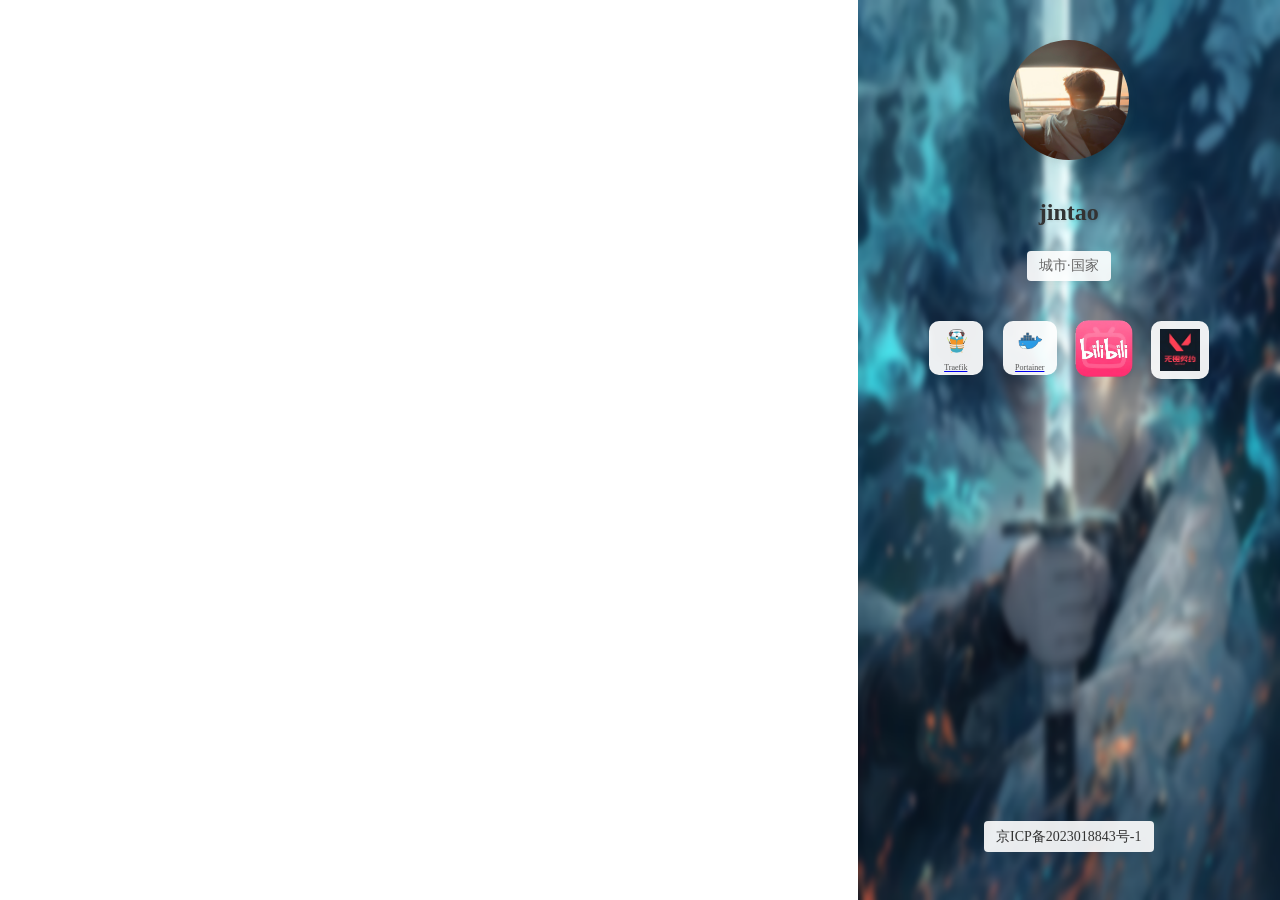
==== index.html @ 729c93ce "添加 `首页内容`" ====
<!DOCTYPE html>
<html lang="zh-CN">
<head>
    <meta charset="utf-8">
    <meta name="viewport" content="width=device-width, initial-scale=1.0">
    <meta name="description" content="个人主页">
    <title>我的主页</title>
    <link rel="stylesheet" href="css/style.css">
</head>
<body>
    <div class="wrapper">
        <section class="left">
        </section>
        <section class="right">
            <div class="index_box">
                <img src="images/head.png" alt="头像" class="avatar">
                <h1>jintao</h1>
                <div class="zuobiao">城市·国家</div>
                <div class="icon-nav">
                    <a href="https://proxy.jintao.space" target="_blank" class="icon-link">
                        <img src="images/traefik.png" alt="Traefik" class="nav-icon">
                        <span class="icon-label">Traefik</span>
                    </a>
                    <a href="https://portainer.jintao.space" target="_blank" class="icon-link">
                        <img src="images/portainer.png" alt="Portainer" class="nav-icon">
                        <span class="icon-label">Portainer</span>
                    </a>
                    <a href="https://space.bilibili.com/1782360558" target="_blank" class="icon-link icon-link-no-label">
                        <img src="images/bilibili.png" alt="Bilibili" class="nav-icon">
                    </a>
                    <a href="https://www.gamersky.com/tools/valorantSkin/" target="_blank" class="icon-link icon-link-no-label">
                        <img src="images/valorant.png" alt="Valorant" class="nav-icon">
                    </a>
                </div>
            </div>
            <footer class="right_foot">
                <p class="beian">
                    <a href="https://beian.miit.gov.cn/" target="_blank">京ICP备2023018843号-1</a>
                </p>
            </footer>
        </section>
    </div>
    <script src="js/main.js"></script>
</body>
</html>
---- css/style.css ----
body, html {
    margin: 0;
    padding: 0;
    height: 100%;
}

.wrapper {
    display: flex;
    min-height: 100vh;
}

.left {
    width: 67%;  /* 调整为约2/3宽度 */
    background-image: url('../images/left.png');
    background-size: cover;
    background-position: center;
    background-repeat: no-repeat;
    position: fixed;  /* 固定定位 */
    left: 0;
    top: 0;
    height: 100vh;   /* 铺满整个视口高度 */
    z-index: -1;     /* 置于底层 */
    transition: background-image 1s ease-in-out;  /* 只保留背景图片过渡 */
}

.right {
    width: 33%;  /* 调整为约1/3宽度 */
    margin-left: 67%;  /* 对应左侧宽度 */
    display: flex;
    flex-direction: column;
    justify-content: space-between;
    padding: 40px;
    box-sizing: border-box;
    position: relative;  /* 相对定位 */
    background-color: rgba(255, 255, 255, 0.8);  /* 恢复半透明背景色 */
    transition: none;  /* 移除过渡效果 */
    background-image: url('../images/right.png');  /* 添加背景图 */
    background-size: 100% 100%;    /* 改为完全填充 */
    background-position: center;    /* 居中显示 */
    background-repeat: no-repeat;
}

.right::before {
    content: '';
    position: absolute;
    top: 0;
    left: 0;
    right: 0;
    bottom: 0;
    backdrop-filter: blur(8px);    /* 增加模糊度 */
    background-color: rgba(255, 255, 255, 0.85);  /* 调整透明度 */
    z-index: -1;
}

.index_box {
    text-align: center;
}

.index_box h1 {
    font-size: 24px;
    color: #333;
    margin: 15px 0;
    font-weight: 600;
    text-shadow: 1px 1px 3px rgba(0,0,0,0.1);
}

.index_box p {
    font-size: 16px;
    color: #666;
    margin: 10px 0;
    padding: 8px 15px;
    background-color: rgba(255, 255, 255, 0.9);
    border-radius: 4px;
    box-shadow: 0 2px 6px rgba(0,0,0,0.05);
    display: inline-block;
}

.zuobiao {
    font-size: 14px;
    color: #666;
    margin: 10px 0 20px;
    padding: 6px 12px;
    background-color: rgba(255, 255, 255, 0.9);
    border-radius: 4px;
    display: inline-block;
    box-shadow: 0 2px 6px rgba(0,0,0,0.05);
}

.index_nav {
    list-style: none;
    padding: 0;
    margin-top: 25px;
}

.index_nav li {
    margin: 15px 0;
}

.index_nav a {
    text-decoration: none;
    color: #333;
    font-size: 16px;
    transition: color 0.3s;
}

.index_nav a:hover {
    color: #007bff;
}

.right_foot {
    text-align: center;
    color: #666;
    font-size: 14px;
}

.beian {
    margin-top: 15px;
    position: relative;
    z-index: 1;
}

.beian a {
    color: #333;          /* 加深文字颜色 */
    text-decoration: none;
    font-size: 14px;      /* 增大字体 */
    font-weight: 500;     /* 增加字重 */
    padding: 8px 12px;    /* 增加内边距 */
    background-color: rgba(255, 255, 255, 0.9);  /* 添加半透明背景 */
    border-radius: 4px;   /* 添加圆角 */
    transition: all 0.3s;
}

.beian a:hover {
    color: #007bff;
    background-color: rgba(255, 255, 255, 1);
    box-shadow: 0 2px 6px rgba(0,0,0,0.1);
}

.avatar {
    max-width: 120px;
    width: 100%;
    height: auto;
    border-radius: 50%;
    margin-bottom: 20px;
    box-shadow: 0 2px 10px rgba(0,0,0,0.1);
}

.icon-nav {
    margin-top: 20px;
    display: flex;
    justify-content: center;
    gap: 20px;
}

.icon-link {
    display: flex;
    flex-direction: column;
    align-items: center;
    width: 50px;             /* 固定宽度 */
    height: 50px;           /* 固定高度，与宽度相等 */
    padding: 2px;           /* 进一步减小内边距 */
    background-color: rgba(255, 255, 255, 0.92);
    border-radius: 10px;     /* 调整圆角 */
    transition: all 0.3s ease;
    box-shadow: 0 2px 4px rgba(0,0,0,0.05);
}

.icon-link:hover {
    transform: translateY(-2px);
    box-shadow: 0 4px 12px rgba(0,0,0,0.1);  /* 增加悬停时的阴影 */
    background-color: rgba(255, 255, 255, 0.98);
}

.icon-label {
    font-size: 8px;         /* 更小的字体 */
    color: #555;
    margin-top: 0px;        /* 最小化顶部间距 */
    font-weight: 500;
}

.nav-icon {
    width: 40px;            /* 进一步增大图标尺寸 */
    height: 40px;
    object-fit: contain;
}

.icon-link-no-label {
    padding: 2px;             /* 与其他图标使用相同的内边距 */
    justify-content: center;
    background-color: rgba(255, 255, 255, 0.92);  /* 使用相同的背景色 */
}

.icon-link-no-label .nav-icon {
    width: 160px;            /* 与其他图标使用相同的尺寸 */
    height: 160px;
    border-radius: 0;       /* 移除圆角 */
    margin-top: -10px;        /* 最小化顶部间距 */
    object-fit: contain;    /* 使用contain保持比例 */
}

/* Valorant图标的专用样式 */
.icon-link-no-label[href*="gamersky"] {
    padding: 4px;
}

.icon-link-no-label[href*="gamersky"] .nav-icon {
    width: 42px;
    height: 42px;
    object-fit: contain;
    margin: 0;
}
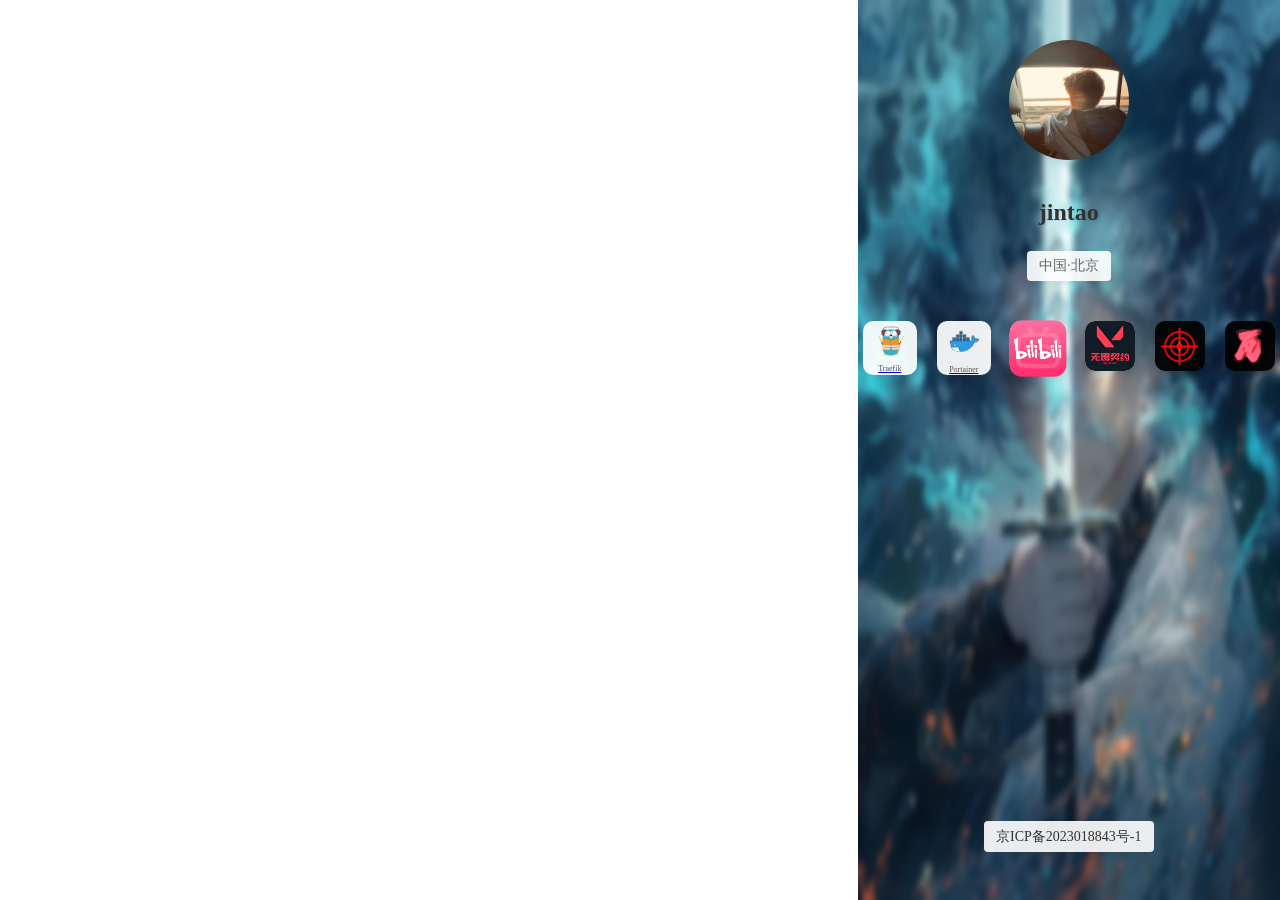
==== commit ddc08b55: "更新 `首页内容`" ====
--- a/index.html
+++ b/index.html
@@ -4,7 +4,8 @@
     <meta charset="utf-8">
     <meta name="viewport" content="width=device-width, initial-scale=1.0">
     <meta name="description" content="个人主页">
-    <title>我的主页</title>
+    <title>jintao的主页</title>
+    <link rel="icon" href="images/home.png" type="image/png">
     <link rel="stylesheet" href="css/style.css">
 </head>
 <body>
@@ -15,7 +16,7 @@
             <div class="index_box">
                 <img src="images/head.png" alt="头像" class="avatar">
                 <h1>jintao</h1>
-                <div class="zuobiao">城市·国家</div>
+                <div class="zuobiao">中国·北京</div>
                 <div class="icon-nav">
                     <a href="https://proxy.jintao.space" target="_blank" class="icon-link">
                         <img src="images/traefik.png" alt="Traefik" class="nav-icon">
@@ -31,6 +32,12 @@
                     <a href="https://www.gamersky.com/tools/valorantSkin/" target="_blank" class="icon-link icon-link-no-label">
                         <img src="images/valorant.png" alt="Valorant" class="nav-icon">
                     </a>
+                    <a href="https://www.vcrdb.net/#google_vignette" target="_blank" class="icon-link icon-link-no-label">
+                        <img src="images/zhunxing.png" alt="ZhunXing" class="nav-icon">
+                    </a>
+                    <a href="https://group.jintao.space/" target="_blank" class="icon-link icon-link-no-label">
+                        <img src="images/wa.png" alt="WA" class="nav-icon">
+                    </a>
                 </div>
             </div>
             <footer class="right_foot">
--- a/css/style.css
+++ b/css/style.css
@@ -179,8 +179,8 @@
 }
 
 .nav-icon {
-    width: 40px;            /* 进一步增大图标尺寸 */
-    height: 40px;
+    width: 50px;            /* 进一步增大图标尺寸 */
+    height: 50px;
     object-fit: contain;
 }
 
@@ -200,12 +200,78 @@
 
 /* Valorant图标的专用样式 */
 .icon-link-no-label[href*="gamersky"] {
-    padding: 4px;
+    padding: 0px;
 }
 
 .icon-link-no-label[href*="gamersky"] .nav-icon {
-    width: 42px;
-    height: 42px;
+    width: 50px;             /* 增大尺寸 */
+    height: 50px;
+    object-fit: cover;       /* 改用cover以填充更饱满 */
+    border-radius: 10px;     /* 调整圆角 */
+    margin: 0;
+    padding: 0;
+}
+
+/* 准星图标的专用样式 */
+.icon-link-no-label[href*="vcrdb"] {
+    padding: 0px;
+    background-color: rgba(0, 0, 0, 0.92);  /* 黑色背景 */
+}
+
+.icon-link-no-label[href*="vcrdb"] .nav-icon {
+    width: 45px;             /* 适当调整尺寸 */
+    height: 45px;
+    object-fit: contain;     /* 保持图片比例 */
+    border-radius: 10px;     /* 保持圆角 */
+    margin: 2.5px;          /* 居中显示 */
+    filter: brightness(1.2); /* 略微提高亮度，使图标在黑色背景上更清晰 */
+}
+
+.icon-link-no-label[href*="vcrdb"]:hover {
+    background-color: rgba(0, 0, 0, 0.98);  /* 悬停时的黑色背景 */
+}
+
+/* 准星和WA图标的共享样式 */
+.icon-link-no-label[href*="vcrdb"],
+.icon-link-no-label[href*="group.jintao"] {    /* 修改选择器以匹配WA图标的链接 */
+    padding: 0px;
+    background-color: rgba(0, 0, 0, 0.92);
+}
+
+.icon-link-no-label[href*="vcrdb"] .nav-icon,
+.icon-link-no-label[href*="group.jintao"] .nav-icon {    /* 修改选择器以匹配WA图标的链接 */
+    width: 45px;
+    height: 45px;
     object-fit: contain;
-    margin: 0;
-}
+    border-radius: 10px;
+    margin: 2.5px;
+    filter: brightness(1.2);
+}
+
+.icon-link-no-label[href*="vcrdb"]:hover,
+.icon-link-no-label[href*="group.jintao"]:hover {    /* 修改选择器以匹配WA图标的链接 */
+    background-color: rgba(0, 0, 0, 0.98);
+}
+
+/* WA图标的专用样式 */
+.icon-link-no-label[href*="group.jintao"] {
+    padding: 0px;
+    background-color: rgba(0, 0, 0, 0.92);
+    display: flex;
+    align-items: center;
+    justify-content: center;
+}
+
+.icon-link-no-label[href*="group.jintao"] .nav-icon {
+    width: 85px;             /* 增加尺寸 */
+    height: 85px;
+    object-fit: contain;
+    border-radius: 10px;
+    margin: 1px;
+    margin-left: 35px;       /* 向右偏移 */
+    filter: brightness(1.2);
+}
+
+.icon-link-no-label[href*="group.jintao"]:hover {
+    background-color: rgba(0, 0, 0, 0.98);
+}
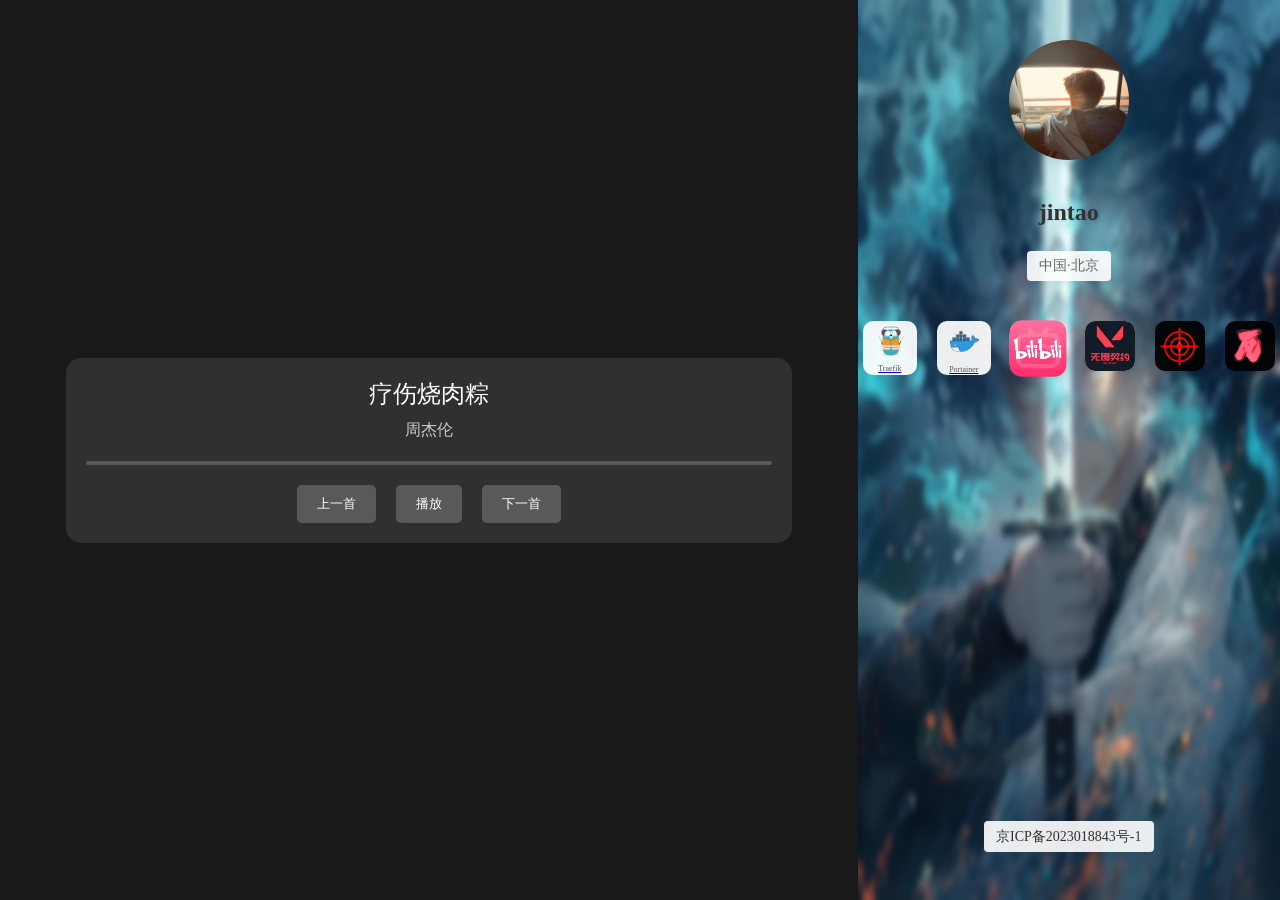
==== commit f65fbc84: "更新 `音乐播放器`" ====
--- a/index.html
+++ b/index.html
@@ -11,6 +11,23 @@
 <body>
     <div class="wrapper">
         <section class="left">
+            <div class="music-player">
+                <audio id="audio" crossorigin="anonymous"></audio>
+                <div class="player-controls">
+                    <div class="song-info">
+                        <div id="song-title">未播放</div>
+                        <div id="song-artist">未知歌手</div>
+                    </div>
+                    <div class="progress-bar">
+                        <div id="progress"></div>
+                    </div>
+                    <div class="control-buttons">
+                        <button id="prev-btn">上一首</button>
+                        <button id="play-btn">播放</button>
+                        <button id="next-btn">下一首</button>
+                    </div>
+                </div>
+            </div>
         </section>
         <section class="right">
             <div class="index_box">
@@ -40,6 +57,8 @@
                     </a>
                 </div>
             </div>
+            <!-- 移动端播放器容器 -->
+            <div class="mobile-player"></div>
             <footer class="right_foot">
                 <p class="beian">
                     <a href="https://beian.miit.gov.cn/" target="_blank">京ICP备2023018843号-1</a>
--- a/css/style.css
+++ b/css/style.css
@@ -19,8 +19,78 @@
     left: 0;
     top: 0;
     height: 100vh;   /* 铺满整个视口高度 */
-    z-index: -1;     /* 置于底层 */
+    z-index: 0;     /* 将 z-index 从 -1 改为 0 */
     transition: background-image 1s ease-in-out;  /* 只保留背景图片过渡 */
+    background-color: rgba(0, 0, 0, 0.9);
+    display: flex;
+    align-items: center;
+    justify-content: center;
+}
+
+.music-player {
+    width: 80%;
+    padding: 20px;
+    background: rgba(255, 255, 255, 0.1);
+    border-radius: 15px;
+    backdrop-filter: blur(10px);
+    position: relative; /* 添加 position: relative */
+    z-index: 1;         /* 添加 z-index: 1 */
+}
+
+.player-controls {
+    color: white;
+    text-align: center;
+}
+
+.song-info {
+    margin-bottom: 20px;
+}
+
+#song-title {
+    font-size: 24px;
+    margin-bottom: 10px;
+}
+
+#song-artist {
+    font-size: 16px;
+    color: #ccc;
+}
+
+.progress-bar {
+    width: 100%;
+    height: 4px;
+    background: rgba(255, 255, 255, 0.2);
+    border-radius: 2px;
+    margin: 20px 0;
+    cursor: pointer;
+}
+
+#progress {
+    width: 0;
+    height: 100%;
+    background: #007bff;
+    border-radius: 2px;
+    transition: width 0.1s linear;
+}
+
+.control-buttons {
+    display: flex;
+    justify-content: center;
+    gap: 20px;
+}
+
+.control-buttons button {
+    padding: 10px 20px;
+    border: none;
+    border-radius: 5px;
+    background: rgba(255, 255, 255, 0.2);
+    color: white;
+    cursor: pointer;
+    transition: all 0.3s;
+}
+
+.control-buttons button:hover {
+    background: rgba(255, 255, 255, 0.3);
 }
 
 .right {
@@ -275,3 +345,104 @@
 .icon-link-no-label[href*="group.jintao"]:hover {
     background-color: rgba(0, 0, 0, 0.98);
 }
+
+/* 移动设备适配 */
+@media screen and (max-width: 768px) {
+    .left {
+        display: none;  /* 隐藏左侧区域 */
+    }
+    
+    .right {
+        width: 100%;   /* 右侧占满全屏 */
+        margin-left: 0;
+        padding: 20px;
+        padding-bottom: 0; /* 移除底部留白 */
+    }
+
+    .icon-nav {
+        flex-wrap: wrap;  /* 图标自动换行 */
+        gap: 15px;
+    }
+
+    /* 移动端播放器样式 */
+    .music-player {
+        width: 100%;
+        margin: 20px 0;
+        background: transparent; /* 修改背景为透明 */
+        position: static;
+        bottom: auto;
+        left: auto;
+        right: auto;
+        z-index: auto;
+        padding: 15px;
+        box-shadow: 0 -2px 10px rgba(0,0,0,0.2);
+    }
+
+    .mobile-player .music-player {
+        width: 100%;
+        margin: 20px 0;
+        padding: 15px;
+        background: transparent; /* 修改背景为透明 */
+        border-radius: 15px;
+        box-shadow: 0 2px 10px rgba(0,0,0,0.2);
+    }
+
+    .mobile-player .player-controls {
+        color: #333; /* 修改文本颜色为深色 */
+        text-align: center;
+    }
+
+    .mobile-player .control-buttons {
+        display: flex;
+        justify-content: center;
+        gap: 15px;
+    }
+
+    .mobile-player .control-buttons button {
+        padding: 8px 15px;
+        font-size: 14px;
+    }
+
+    .mobile-player #song-title {
+        font-size: 18px;
+    }
+
+    .mobile-player #song-artist {
+        font-size: 14px;
+    }
+
+    .mobile-player {
+        position: fixed;
+        bottom: 0;
+        left: 0;
+        right: 0;
+        z-index: 100;
+    }
+
+    .mobile-player .music-player {
+        width: 100%;
+        margin: 0;
+        padding: 15px;
+        border-radius: 15px 15px 0 0;
+        background: transparent; /* 修改背景为透明 */
+        box-shadow: 0 -2px 10px rgba(0,0,0,0.2);
+    }
+
+    .mobile-player .control-buttons button {
+        padding: 8px 15px;
+        font-size: 14px;
+    }
+
+    .mobile-player #song-title {
+        font-size: 18px;
+    }
+
+    .mobile-player #song-artist {
+        font-size: 14px;
+    }
+
+    /* 为固定定位的播放器留出空间 */
+    .right {
+        padding-bottom: 180px;
+    }
+}
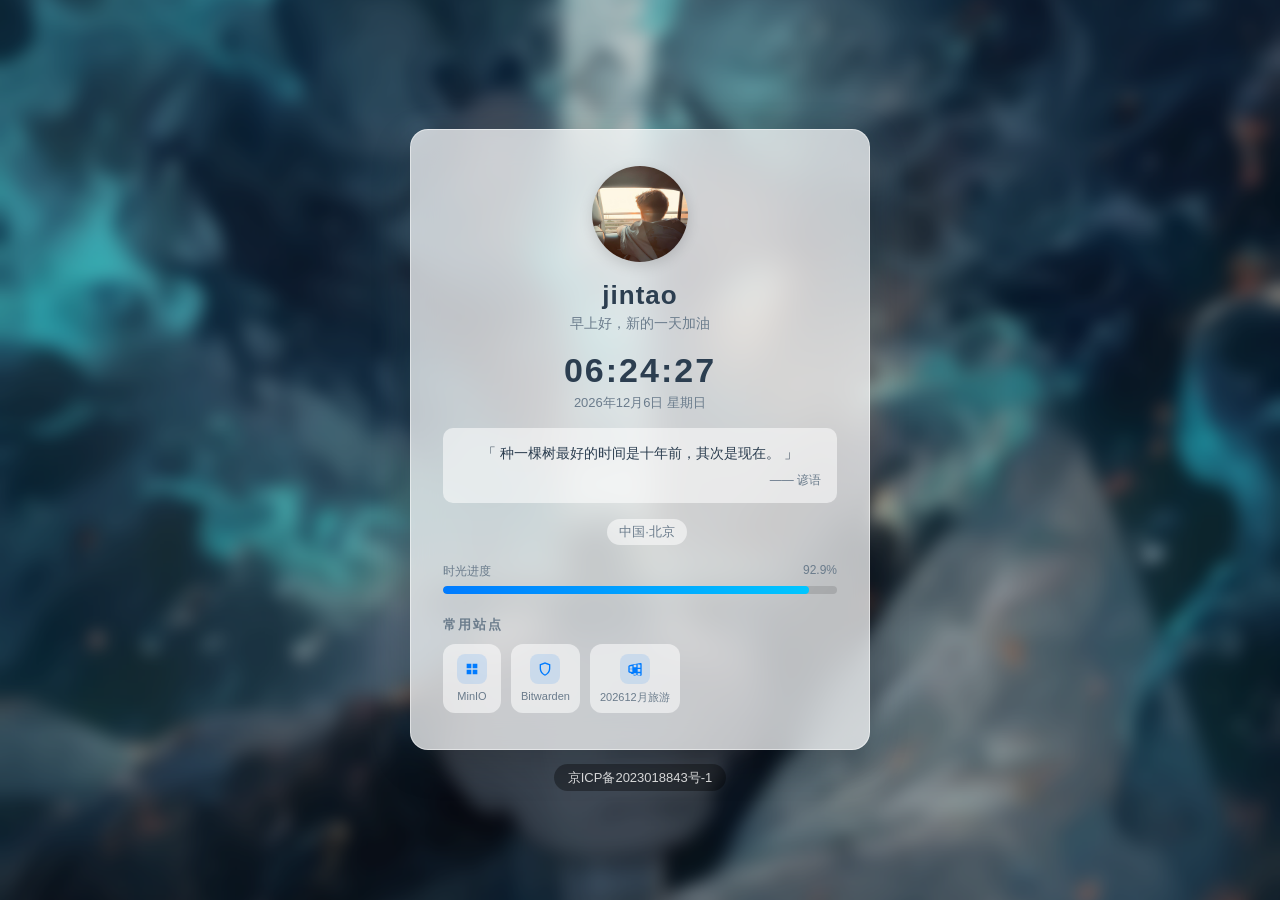
==== commit 8b6aa1ab: "重构个人主页" ====
--- a/index.html
+++ b/index.html
@@ -2,70 +2,87 @@
 <html lang="zh-CN">
 <head>
     <meta charset="utf-8">
-    <meta name="viewport" content="width=device-width, initial-scale=1.0">
-    <meta name="description" content="个人主页">
+    <meta name="viewport" content="width=device-width, initial-scale=1.0, viewport-fit=cover">
+    <meta name="description" content="jintao 的个人主页">
     <title>jintao的主页</title>
     <link rel="icon" href="images/home.png" type="image/png">
+    <link rel="apple-touch-icon" href="images/home.png">
     <link rel="stylesheet" href="css/style.css">
 </head>
 <body>
-    <div class="wrapper">
-        <section class="left">
-            <div class="music-player">
-                <audio id="audio" crossorigin="anonymous"></audio>
-                <div class="player-controls">
-                    <div class="song-info">
-                        <div id="song-title">未播放</div>
-                        <div id="song-artist">未知歌手</div>
-                    </div>
-                    <div class="progress-bar">
-                        <div id="progress"></div>
-                    </div>
-                    <div class="control-buttons">
-                        <button id="prev-btn">上一首</button>
-                        <button id="play-btn">播放</button>
-                        <button id="next-btn">下一首</button>
-                    </div>
+    <!-- 载入动画 -->
+    <div class="loader" id="loader">
+        <div class="loader-spinner"></div>
+        <p class="loader-text">欢迎来到 jintao 的主页</p>
+    </div>
+
+    <!-- 背景层 -->
+    <div class="bg-layer" id="bg"></div>
+    <div class="bg-mask"></div>
+
+    <!-- 主体卡片 -->
+    <main class="page">
+        <section class="card">
+            <header class="user">
+                <img src="images/head.png" alt="头像" class="avatar" width="96" height="96">
+                <h1 class="name">jintao</h1>
+                <p class="greeting" id="greeting">你好呀</p>
+            </header>
+
+            <div class="time-box">
+                <span class="clock" id="clock">--:--:--</span>
+                <span class="date" id="date">----年--月--日 星期-</span>
+            </div>
+
+            <div class="hitokoto">
+                <p class="hitokoto-text" id="hitokoto-text">「 一言加载中… 」</p>
+                <p class="hitokoto-from" id="hitokoto-from"></p>
+            </div>
+
+            <div class="info-row">
+                <span class="weather" id="weather">天气获取中…</span>
+                <span class="location" id="location">中国·北京</span>
+            </div>
+
+            <div class="year-progress">
+                <div class="yp-label">
+                    <span>时光进度</span>
+                    <span id="yp-percent">--%</span>
                 </div>
+                <div class="yp-bar"><div class="yp-fill" id="yp-fill"></div></div>
             </div>
-        </section>
-        <section class="right">
-            <div class="index_box">
-                <img src="images/head.png" alt="头像" class="avatar">
-                <h1>jintao</h1>
-                <div class="zuobiao">中国·北京</div>
-                <div class="icon-nav">
-                    <a href="https://proxy.jintao.space" target="_blank" class="icon-link">
-                        <img src="images/traefik.png" alt="Traefik" class="nav-icon">
-                        <span class="icon-label">Traefik</span>
+
+            <!-- 网站列表 -->
+            <nav class="sites" aria-label="常用站点">
+                <h2 class="sites-title">常用站点</h2>
+                <div class="site-list">
+                    <a class="site-link" href="http://jintao.space:9090/" target="_blank" rel="noopener">
+                        <span class="site-icon">
+                            <svg viewBox="0 0 24 24" width="16" height="16"><path fill="currentColor" d="M4 4h7v7H4zm9 0h7v7h-7zM4 13h7v7H4zm9 0h7v7h-7z"/></svg>
+                        </span>
+                        <span class="site-name">MinIO</span>
                     </a>
-                    <a href="https://portainer.jintao.space" target="_blank" class="icon-link">
-                        <img src="images/portainer.png" alt="Portainer" class="nav-icon">
-                        <span class="icon-label">Portainer</span>
+                    <a class="site-link" href="https://www.bw.jintao.space" target="_blank" rel="noopener">
+                        <span class="site-icon">
+                            <svg viewBox="0 0 24 24" width="16" height="16"><path fill="currentColor" d="M12 2 4 5v6c0 5.25 3.4 9.74 8 11 4.6-1.26 8-5.75 8-11V5l-8-3zm0 2.2 6 2.25V11c0 4.28-2.55 8.1-6 9.3-3.45-1.2-6-5.02-6-9.3V6.45l6-2.25z"/></svg>
+                        </span>
+                        <span class="site-name">Bitwarden</span>
                     </a>
-                    <a href="https://space.bilibili.com/1782360558" target="_blank" class="icon-link icon-link-no-label">
-                        <img src="images/bilibili.png" alt="Bilibili" class="nav-icon">
-                    </a>
-                    <a href="https://www.gamersky.com/tools/valorantSkin/" target="_blank" class="icon-link icon-link-no-label">
-                        <img src="images/valorant.png" alt="Valorant" class="nav-icon">
-                    </a>
-                    <a href="https://www.vcrdb.net/#google_vignette" target="_blank" class="icon-link icon-link-no-label">
-                        <img src="images/zhunxing.png" alt="ZhunXing" class="nav-icon">
-                    </a>
-                    <a href="https://group.jintao.space/" target="_blank" class="icon-link icon-link-no-label">
-                        <img src="images/wa.png" alt="WA" class="nav-icon">
+                    <a class="site-link" href="202612/index.html">
+                        <span class="site-icon">
+                            <svg viewBox="0 0 24 24" width="16" height="16"><path fill="currentColor" d="m20.5 3-.16.03L6 5.72 3.5 6.4A2 2 0 0 0 2 8.32v7.36c0 .93.64 1.71 1.5 1.92l2.44.63L6 19.28l14.34 2.69.16.03c.83 0 1.5-.67 1.5-1.5v-16c0-.83-.67-1.5-1.5-1.5zM10 5.9l4-.75v4.1h-4V5.9zM4 8.32l4-.75v4.68H4V8.32zm0 7.36v-3.93h4v4.68l-4-.75zm10 5.57-4 .75v-3.75h4v3zm6-.19-4 .75v-3.56h4v2.81zm0-4.81h-4v-4.1h4v4.1zm0-6.1h-4V4.78l4 .75v5.62z"/></svg>
+                        </span>
+                        <span class="site-name">202612月旅游</span>
                     </a>
                 </div>
-            </div>
-            <!-- 移动端播放器容器 -->
-            <div class="mobile-player"></div>
-            <footer class="right_foot">
-                <p class="beian">
-                    <a href="https://beian.miit.gov.cn/" target="_blank">京ICP备2023018843号-1</a>
-                </p>
-            </footer>
+            </nav>
         </section>
-    </div>
-    <script src="js/main.js"></script>
+
+        <footer class="footer">
+            <a href="https://beian.miit.gov.cn/" target="_blank" rel="noopener">京ICP备2023018843号-1</a>
+        </footer>
+    </main>
+
+    <script src="js/main.js" defer></script>
 </body>
 </html>
--- a/css/style.css
+++ b/css/style.css
@@ -1,448 +1,343 @@
-body, html {
+/* ============================================================
+   jintao 的主页 — 参考 imsyy/home 风格重构
+   结构：全屏背景 + 居中毛玻璃卡片 + 常用站点列表
+   ============================================================ */
+
+:root {
+    --card-bg: rgba(255, 255, 255, 0.72);
+    --card-border: rgba(255, 255, 255, 0.5);
+    --text-main: #2c3e50;
+    --text-sub: #6b7c8c;
+    --accent: #007bff;
+    --radius: 18px;
+    --blur: 16px;
+}
+
+* {
+    box-sizing: border-box;
+}
+
+html, body {
     margin: 0;
     padding: 0;
-    height: 100%;
-}
-
-.wrapper {
-    display: flex;
-    min-height: 100vh;
-}
-
-.left {
-    width: 67%;  /* 调整为约2/3宽度 */
-    background-image: url('../images/left.png');
+    min-height: 100%;
+}
+
+body {
+    font-family: "HarmonyOS Sans SC", "PingFang SC", "Microsoft YaHei",
+        "Noto Sans SC", -apple-system, sans-serif;
+    color: var(--text-main);
+    -webkit-font-smoothing: antialiased;
+}
+
+/* ---------- 背景层 ---------- */
+.bg-layer {
+    position: fixed;
+    inset: 0;
+    background-image: url('../images/right.png');
     background-size: cover;
     background-position: center;
     background-repeat: no-repeat;
-    position: fixed;  /* 固定定位 */
-    left: 0;
-    top: 0;
-    height: 100vh;   /* 铺满整个视口高度 */
-    z-index: 0;     /* 将 z-index 从 -1 改为 0 */
-    transition: background-image 1s ease-in-out;  /* 只保留背景图片过渡 */
-    background-color: rgba(0, 0, 0, 0.9);
-    display: flex;
+    z-index: 0;
+}
+
+/* 暗化遮罩，保证卡片文字可读性 */
+.bg-mask {
+    position: fixed;
+    inset: 0;
+    background: rgba(0, 0, 0, 0.25);
+    z-index: 1;
+}
+
+/* ---------- 载入动画 ---------- */
+.loader {
+    position: fixed;
+    inset: 0;
+    z-index: 999;
+    display: flex;
+    flex-direction: column;
     align-items: center;
     justify-content: center;
-}
-
-.music-player {
-    width: 80%;
-    padding: 20px;
-    background: rgba(255, 255, 255, 0.1);
-    border-radius: 15px;
-    backdrop-filter: blur(10px);
-    position: relative; /* 添加 position: relative */
-    z-index: 1;         /* 添加 z-index: 1 */
-}
-
-.player-controls {
-    color: white;
-    text-align: center;
-}
-
-.song-info {
-    margin-bottom: 20px;
-}
-
-#song-title {
-    font-size: 24px;
-    margin-bottom: 10px;
-}
-
-#song-artist {
-    font-size: 16px;
-    color: #ccc;
-}
-
-.progress-bar {
-    width: 100%;
-    height: 4px;
-    background: rgba(255, 255, 255, 0.2);
-    border-radius: 2px;
-    margin: 20px 0;
-    cursor: pointer;
-}
-
-#progress {
-    width: 0;
-    height: 100%;
-    background: #007bff;
-    border-radius: 2px;
-    transition: width 0.1s linear;
-}
-
-.control-buttons {
-    display: flex;
-    justify-content: center;
     gap: 20px;
-}
-
-.control-buttons button {
-    padding: 10px 20px;
-    border: none;
-    border-radius: 5px;
-    background: rgba(255, 255, 255, 0.2);
-    color: white;
-    cursor: pointer;
-    transition: all 0.3s;
-}
-
-.control-buttons button:hover {
-    background: rgba(255, 255, 255, 0.3);
-}
-
-.right {
-    width: 33%;  /* 调整为约1/3宽度 */
-    margin-left: 67%;  /* 对应左侧宽度 */
-    display: flex;
-    flex-direction: column;
-    justify-content: space-between;
-    padding: 40px;
-    box-sizing: border-box;
-    position: relative;  /* 相对定位 */
-    background-color: rgba(255, 255, 255, 0.8);  /* 恢复半透明背景色 */
-    transition: none;  /* 移除过渡效果 */
-    background-image: url('../images/right.png');  /* 添加背景图 */
-    background-size: 100% 100%;    /* 改为完全填充 */
-    background-position: center;    /* 居中显示 */
-    background-repeat: no-repeat;
-}
-
-.right::before {
-    content: '';
-    position: absolute;
-    top: 0;
-    left: 0;
-    right: 0;
-    bottom: 0;
-    backdrop-filter: blur(8px);    /* 增加模糊度 */
-    background-color: rgba(255, 255, 255, 0.85);  /* 调整透明度 */
-    z-index: -1;
-}
-
-.index_box {
-    text-align: center;
-}
-
-.index_box h1 {
-    font-size: 24px;
-    color: #333;
-    margin: 15px 0;
-    font-weight: 600;
-    text-shadow: 1px 1px 3px rgba(0,0,0,0.1);
-}
-
-.index_box p {
-    font-size: 16px;
-    color: #666;
-    margin: 10px 0;
-    padding: 8px 15px;
-    background-color: rgba(255, 255, 255, 0.9);
-    border-radius: 4px;
-    box-shadow: 0 2px 6px rgba(0,0,0,0.05);
-    display: inline-block;
-}
-
-.zuobiao {
-    font-size: 14px;
-    color: #666;
-    margin: 10px 0 20px;
-    padding: 6px 12px;
-    background-color: rgba(255, 255, 255, 0.9);
-    border-radius: 4px;
-    display: inline-block;
-    box-shadow: 0 2px 6px rgba(0,0,0,0.05);
-}
-
-.index_nav {
-    list-style: none;
-    padding: 0;
-    margin-top: 25px;
-}
-
-.index_nav li {
-    margin: 15px 0;
-}
-
-.index_nav a {
-    text-decoration: none;
-    color: #333;
-    font-size: 16px;
-    transition: color 0.3s;
-}
-
-.index_nav a:hover {
-    color: #007bff;
-}
-
-.right_foot {
-    text-align: center;
-    color: #666;
-    font-size: 14px;
-}
-
-.beian {
-    margin-top: 15px;
+    background: rgba(20, 25, 35, 0.96);
+    color: #fff;
+    opacity: 1;
+    visibility: visible;
+    transition: opacity 0.6s ease, visibility 0.6s ease;
+}
+
+.loader.done {
+    opacity: 0;
+    visibility: hidden;
+    pointer-events: none;
+}
+
+.loader-spinner {
+    width: 42px;
+    height: 42px;
+    border: 3px solid rgba(255, 255, 255, 0.25);
+    border-top-color: #fff;
+    border-radius: 50%;
+    animation: spin 0.9s linear infinite;
+}
+
+@keyframes spin {
+    to { transform: rotate(360deg); }
+}
+
+.loader-text {
+    margin: 0;
+    font-size: 15px;
+    letter-spacing: 2px;
+    opacity: 0.85;
+}
+
+/* ---------- 页面布局 ---------- */
+.page {
     position: relative;
-    z-index: 1;
-}
-
-.beian a {
-    color: #333;          /* 加深文字颜色 */
-    text-decoration: none;
-    font-size: 14px;      /* 增大字体 */
-    font-weight: 500;     /* 增加字重 */
-    padding: 8px 12px;    /* 增加内边距 */
-    background-color: rgba(255, 255, 255, 0.9);  /* 添加半透明背景 */
-    border-radius: 4px;   /* 添加圆角 */
-    transition: all 0.3s;
-}
-
-.beian a:hover {
-    color: #007bff;
-    background-color: rgba(255, 255, 255, 1);
-    box-shadow: 0 2px 6px rgba(0,0,0,0.1);
-}
-
-.avatar {
-    max-width: 120px;
-    width: 100%;
-    height: auto;
-    border-radius: 50%;
-    margin-bottom: 20px;
-    box-shadow: 0 2px 10px rgba(0,0,0,0.1);
-}
-
-.icon-nav {
-    margin-top: 20px;
-    display: flex;
-    justify-content: center;
-    gap: 20px;
-}
-
-.icon-link {
+    z-index: 2;
+    min-height: 100vh;
     display: flex;
     flex-direction: column;
     align-items: center;
-    width: 50px;             /* 固定宽度 */
-    height: 50px;           /* 固定高度，与宽度相等 */
-    padding: 2px;           /* 进一步减小内边距 */
-    background-color: rgba(255, 255, 255, 0.92);
-    border-radius: 10px;     /* 调整圆角 */
-    transition: all 0.3s ease;
-    box-shadow: 0 2px 4px rgba(0,0,0,0.05);
-}
-
-.icon-link:hover {
+    justify-content: center;
+    padding: 32px 16px 16px;
+}
+
+.card {
+    width: 100%;
+    max-width: 460px;
+    padding: 36px 32px;
+    background: var(--card-bg);
+    border: 1px solid var(--card-border);
+    border-radius: var(--radius);
+    backdrop-filter: blur(var(--blur));
+    -webkit-backdrop-filter: blur(var(--blur));
+    box-shadow: 0 12px 40px rgba(0, 0, 0, 0.18);
+    text-align: center;
+    animation: card-in 0.7s ease both;
+}
+
+@keyframes card-in {
+    from {
+        opacity: 0;
+        transform: translateY(24px);
+    }
+    to {
+        opacity: 1;
+        transform: translateY(0);
+    }
+}
+
+/* ---------- 用户信息 ---------- */
+.user .avatar {
+    width: 96px;
+    height: 96px;
+    border-radius: 50%;
+    object-fit: cover;
+    box-shadow: 0 4px 14px rgba(0, 0, 0, 0.15);
+}
+
+.user .name {
+    margin: 14px 0 4px;
+    font-size: 26px;
+    font-weight: 700;
+    letter-spacing: 1px;
+}
+
+.user .greeting {
+    margin: 0;
+    font-size: 14px;
+    color: var(--text-sub);
+}
+
+/* ---------- 时间 ---------- */
+.time-box {
+    margin: 18px 0 6px;
+}
+
+.clock {
+    display: block;
+    font-size: 34px;
+    font-weight: 700;
+    font-variant-numeric: tabular-nums;
+    letter-spacing: 2px;
+}
+
+.date {
+    display: block;
+    margin-top: 4px;
+    font-size: 13px;
+    color: var(--text-sub);
+}
+
+/* ---------- 一言 ---------- */
+.hitokoto {
+    margin: 16px 0;
+    padding: 14px 16px;
+    background: rgba(255, 255, 255, 0.55);
+    border-radius: 10px;
+}
+
+.hitokoto-text {
+    margin: 0;
+    font-size: 14px;
+    line-height: 1.7;
+    color: var(--text-main);
+}
+
+.hitokoto-from {
+    margin: 6px 0 0;
+    font-size: 12px;
+    color: var(--text-sub);
+    text-align: right;
+}
+
+/* ---------- 天气 / 位置 ---------- */
+.info-row {
+    display: flex;
+    justify-content: center;
+    gap: 14px;
+    font-size: 13px;
+    color: var(--text-sub);
+    flex-wrap: wrap;
+}
+
+.info-row .location {
+    padding: 4px 12px;
+    background: rgba(255, 255, 255, 0.55);
+    border-radius: 999px;
+}
+
+/* ---------- 时光进度条 ---------- */
+.year-progress {
+    margin: 18px 0 6px;
+}
+
+.yp-label {
+    display: flex;
+    justify-content: space-between;
+    font-size: 12px;
+    color: var(--text-sub);
+    margin-bottom: 6px;
+}
+
+.yp-bar {
+    height: 8px;
+    background: rgba(0, 0, 0, 0.12);
+    border-radius: 4px;
+    overflow: hidden;
+}
+
+.yp-fill {
+    height: 100%;
+    width: 0;
+    background: linear-gradient(90deg, #007bff, #00c6ff);
+    border-radius: 4px;
+    transition: width 1s ease;
+}
+
+/* ---------- 网站列表（并排小图标卡） ---------- */
+.sites {
+    margin-top: 22px;
+    text-align: left;
+}
+
+.sites-title {
+    margin: 0 0 10px;
+    font-size: 13px;
+    font-weight: 600;
+    color: var(--text-sub);
+    letter-spacing: 2px;
+}
+
+.site-list {
+    display: flex;
+    flex-wrap: wrap;
+    gap: 10px;
+}
+
+.site-link {
+    display: flex;
+    flex-direction: column;
+    align-items: center;
+    gap: 6px;
+    min-width: 58px;
+    padding: 10px 10px 8px;
+    background: rgba(255, 255, 255, 0.55);
+    border-radius: 12px;
+    color: var(--text-main);
+    text-decoration: none;
+    transition: background 0.25s, transform 0.2s;
+}
+
+.site-link:hover {
+    background: rgba(255, 255, 255, 0.85);
     transform: translateY(-2px);
-    box-shadow: 0 4px 12px rgba(0,0,0,0.1);  /* 增加悬停时的阴影 */
-    background-color: rgba(255, 255, 255, 0.98);
-}
-
-.icon-label {
-    font-size: 8px;         /* 更小的字体 */
-    color: #555;
-    margin-top: 0px;        /* 最小化顶部间距 */
-    font-weight: 500;
-}
-
-.nav-icon {
-    width: 50px;            /* 进一步增大图标尺寸 */
-    height: 50px;
-    object-fit: contain;
-}
-
-.icon-link-no-label {
-    padding: 2px;             /* 与其他图标使用相同的内边距 */
-    justify-content: center;
-    background-color: rgba(255, 255, 255, 0.92);  /* 使用相同的背景色 */
-}
-
-.icon-link-no-label .nav-icon {
-    width: 160px;            /* 与其他图标使用相同的尺寸 */
-    height: 160px;
-    border-radius: 0;       /* 移除圆角 */
-    margin-top: -10px;        /* 最小化顶部间距 */
-    object-fit: contain;    /* 使用contain保持比例 */
-}
-
-/* Valorant图标的专用样式 */
-.icon-link-no-label[href*="gamersky"] {
-    padding: 0px;
-}
-
-.icon-link-no-label[href*="gamersky"] .nav-icon {
-    width: 50px;             /* 增大尺寸 */
-    height: 50px;
-    object-fit: cover;       /* 改用cover以填充更饱满 */
-    border-radius: 10px;     /* 调整圆角 */
-    margin: 0;
-    padding: 0;
-}
-
-/* 准星图标的专用样式 */
-.icon-link-no-label[href*="vcrdb"] {
-    padding: 0px;
-    background-color: rgba(0, 0, 0, 0.92);  /* 黑色背景 */
-}
-
-.icon-link-no-label[href*="vcrdb"] .nav-icon {
-    width: 45px;             /* 适当调整尺寸 */
-    height: 45px;
-    object-fit: contain;     /* 保持图片比例 */
-    border-radius: 10px;     /* 保持圆角 */
-    margin: 2.5px;          /* 居中显示 */
-    filter: brightness(1.2); /* 略微提高亮度，使图标在黑色背景上更清晰 */
-}
-
-.icon-link-no-label[href*="vcrdb"]:hover {
-    background-color: rgba(0, 0, 0, 0.98);  /* 悬停时的黑色背景 */
-}
-
-/* 准星和WA图标的共享样式 */
-.icon-link-no-label[href*="vcrdb"],
-.icon-link-no-label[href*="group.jintao"] {    /* 修改选择器以匹配WA图标的链接 */
-    padding: 0px;
-    background-color: rgba(0, 0, 0, 0.92);
-}
-
-.icon-link-no-label[href*="vcrdb"] .nav-icon,
-.icon-link-no-label[href*="group.jintao"] .nav-icon {    /* 修改选择器以匹配WA图标的链接 */
-    width: 45px;
-    height: 45px;
-    object-fit: contain;
-    border-radius: 10px;
-    margin: 2.5px;
-    filter: brightness(1.2);
-}
-
-.icon-link-no-label[href*="vcrdb"]:hover,
-.icon-link-no-label[href*="group.jintao"]:hover {    /* 修改选择器以匹配WA图标的链接 */
-    background-color: rgba(0, 0, 0, 0.98);
-}
-
-/* WA图标的专用样式 */
-.icon-link-no-label[href*="group.jintao"] {
-    padding: 0px;
-    background-color: rgba(0, 0, 0, 0.92);
+}
+
+.site-icon {
     display: flex;
     align-items: center;
     justify-content: center;
-}
-
-.icon-link-no-label[href*="group.jintao"] .nav-icon {
-    width: 85px;             /* 增加尺寸 */
-    height: 85px;
-    object-fit: contain;
-    border-radius: 10px;
-    margin: 1px;
-    margin-left: 35px;       /* 向右偏移 */
-    filter: brightness(1.2);
-}
-
-.icon-link-no-label[href*="group.jintao"]:hover {
-    background-color: rgba(0, 0, 0, 0.98);
-}
-
-/* 移动设备适配 */
-@media screen and (max-width: 768px) {
-    .left {
-        display: none;  /* 隐藏左侧区域 */
-    }
-    
-    .right {
-        width: 100%;   /* 右侧占满全屏 */
-        margin-left: 0;
-        padding: 20px;
-        padding-bottom: 0; /* 移除底部留白 */
-    }
-
-    .icon-nav {
-        flex-wrap: wrap;  /* 图标自动换行 */
-        gap: 15px;
-    }
-
-    /* 移动端播放器样式 */
-    .music-player {
-        width: 100%;
-        margin: 20px 0;
-        background: transparent; /* 修改背景为透明 */
-        position: static;
-        bottom: auto;
-        left: auto;
-        right: auto;
-        z-index: auto;
-        padding: 15px;
-        box-shadow: 0 -2px 10px rgba(0,0,0,0.2);
-    }
-
-    .mobile-player .music-player {
-        width: 100%;
-        margin: 20px 0;
-        padding: 15px;
-        background: transparent; /* 修改背景为透明 */
-        border-radius: 15px;
-        box-shadow: 0 2px 10px rgba(0,0,0,0.2);
-    }
-
-    .mobile-player .player-controls {
-        color: #333; /* 修改文本颜色为深色 */
-        text-align: center;
-    }
-
-    .mobile-player .control-buttons {
-        display: flex;
-        justify-content: center;
-        gap: 15px;
-    }
-
-    .mobile-player .control-buttons button {
-        padding: 8px 15px;
-        font-size: 14px;
-    }
-
-    .mobile-player #song-title {
-        font-size: 18px;
-    }
-
-    .mobile-player #song-artist {
-        font-size: 14px;
-    }
-
-    .mobile-player {
-        position: fixed;
-        bottom: 0;
-        left: 0;
-        right: 0;
-        z-index: 100;
-    }
-
-    .mobile-player .music-player {
-        width: 100%;
-        margin: 0;
-        padding: 15px;
-        border-radius: 15px 15px 0 0;
-        background: transparent; /* 修改背景为透明 */
-        box-shadow: 0 -2px 10px rgba(0,0,0,0.2);
-    }
-
-    .mobile-player .control-buttons button {
-        padding: 8px 15px;
-        font-size: 14px;
-    }
-
-    .mobile-player #song-title {
-        font-size: 18px;
-    }
-
-    .mobile-player #song-artist {
-        font-size: 14px;
-    }
-
-    /* 为固定定位的播放器留出空间 */
-    .right {
-        padding-bottom: 180px;
-    }
-}
+    width: 30px;
+    height: 30px;
+    border-radius: 8px;
+    background: rgba(0, 123, 255, 0.12);
+    color: var(--accent);
+    flex-shrink: 0;
+}
+
+.site-name {
+    white-space: nowrap;
+    font-size: 11px;
+    color: var(--text-sub);
+}
+
+/* ---------- 备案 footer ---------- */
+.footer {
+    margin-top: 18px;
+    padding-bottom: env(safe-area-inset-bottom);
+}
+
+.footer a {
+    font-size: 13px;
+    color: rgba(255, 255, 255, 0.85);
+    text-decoration: none;
+    padding: 6px 14px;
+    background: rgba(0, 0, 0, 0.35);
+    border-radius: 999px;
+    transition: background 0.3s;
+}
+
+.footer a:hover {
+    background: rgba(0, 0, 0, 0.55);
+}
+
+/* ---------- 移动端适配（单套 DOM，纯 CSS 切换） ---------- */
+@media (max-width: 768px) {
+    .page {
+        padding: 20px 14px 12px;
+        justify-content: flex-start;
+    }
+
+    .card {
+        max-width: 100%;
+        padding: 28px 20px;
+    }
+
+    .clock {
+        font-size: 28px;
+    }
+}
+
+/* 尊重系统减少动态效果设置 */
+@media (prefers-reduced-motion: reduce) {
+    .card,
+    .loader,
+    .yp-fill,
+    .site-link {
+        transition: none;
+        animation: none;
+    }
+}
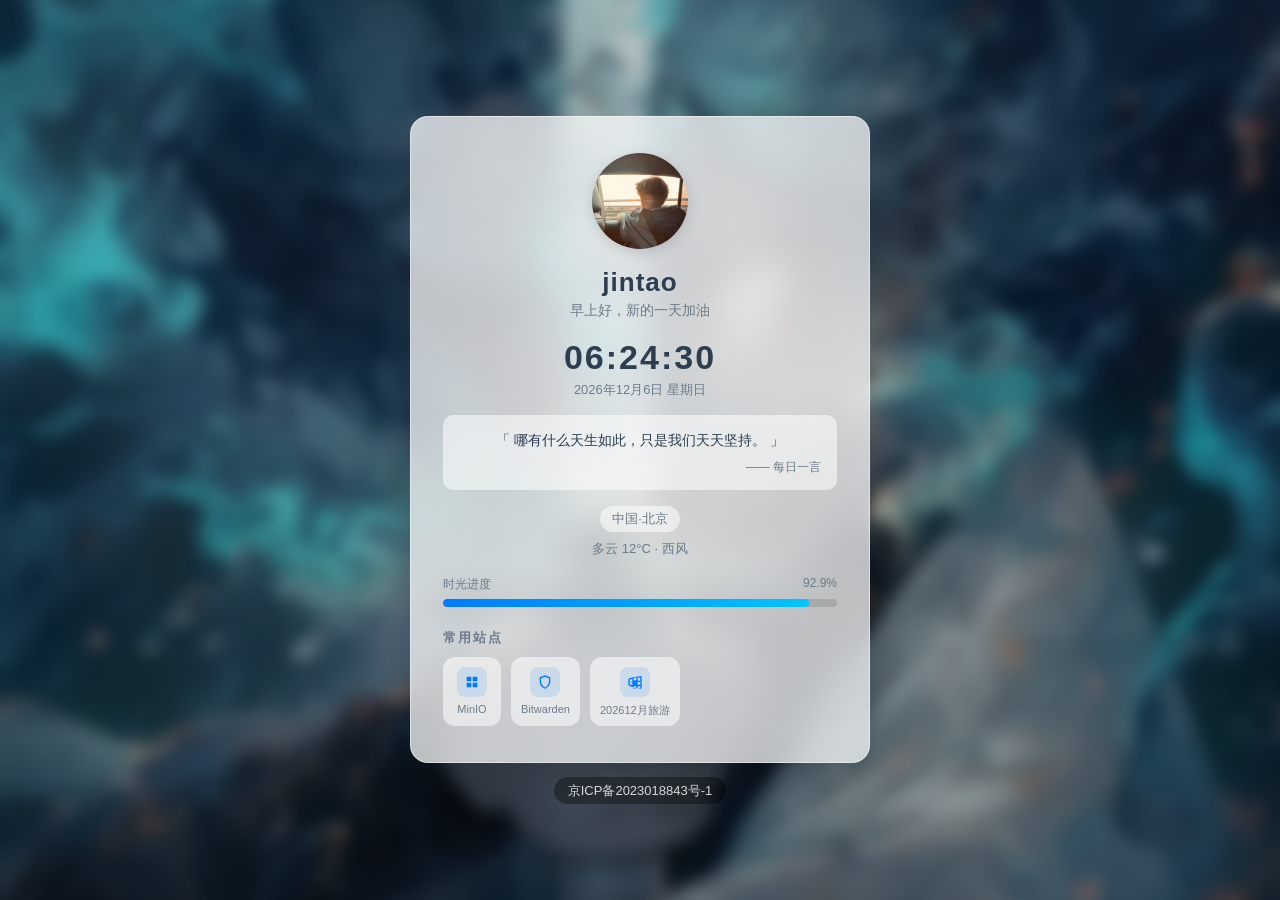
==== commit b3c2114a: "style(info-row): 调整天气和位置的显示样式" ====
--- a/index.html
+++ b/index.html
@@ -40,8 +40,8 @@
             </div>
 
             <div class="info-row">
-                <span class="weather" id="weather">天气获取中…</span>
                 <span class="location" id="location">中国·北京</span>
+                <span class="weather" id="weather">多云 12°C · 西风</span>
             </div>
 
             <div class="year-progress">
--- a/css/style.css
+++ b/css/style.css
@@ -193,14 +193,14 @@
     text-align: right;
 }
 
-/* ---------- 天气 / 位置 ---------- */
+/* ---------- 位置 / 天气（上下排列） ---------- */
 .info-row {
     display: flex;
-    justify-content: center;
-    gap: 14px;
+    flex-direction: column;
+    align-items: center;
+    gap: 8px;
     font-size: 13px;
     color: var(--text-sub);
-    flex-wrap: wrap;
 }
 
 .info-row .location {
